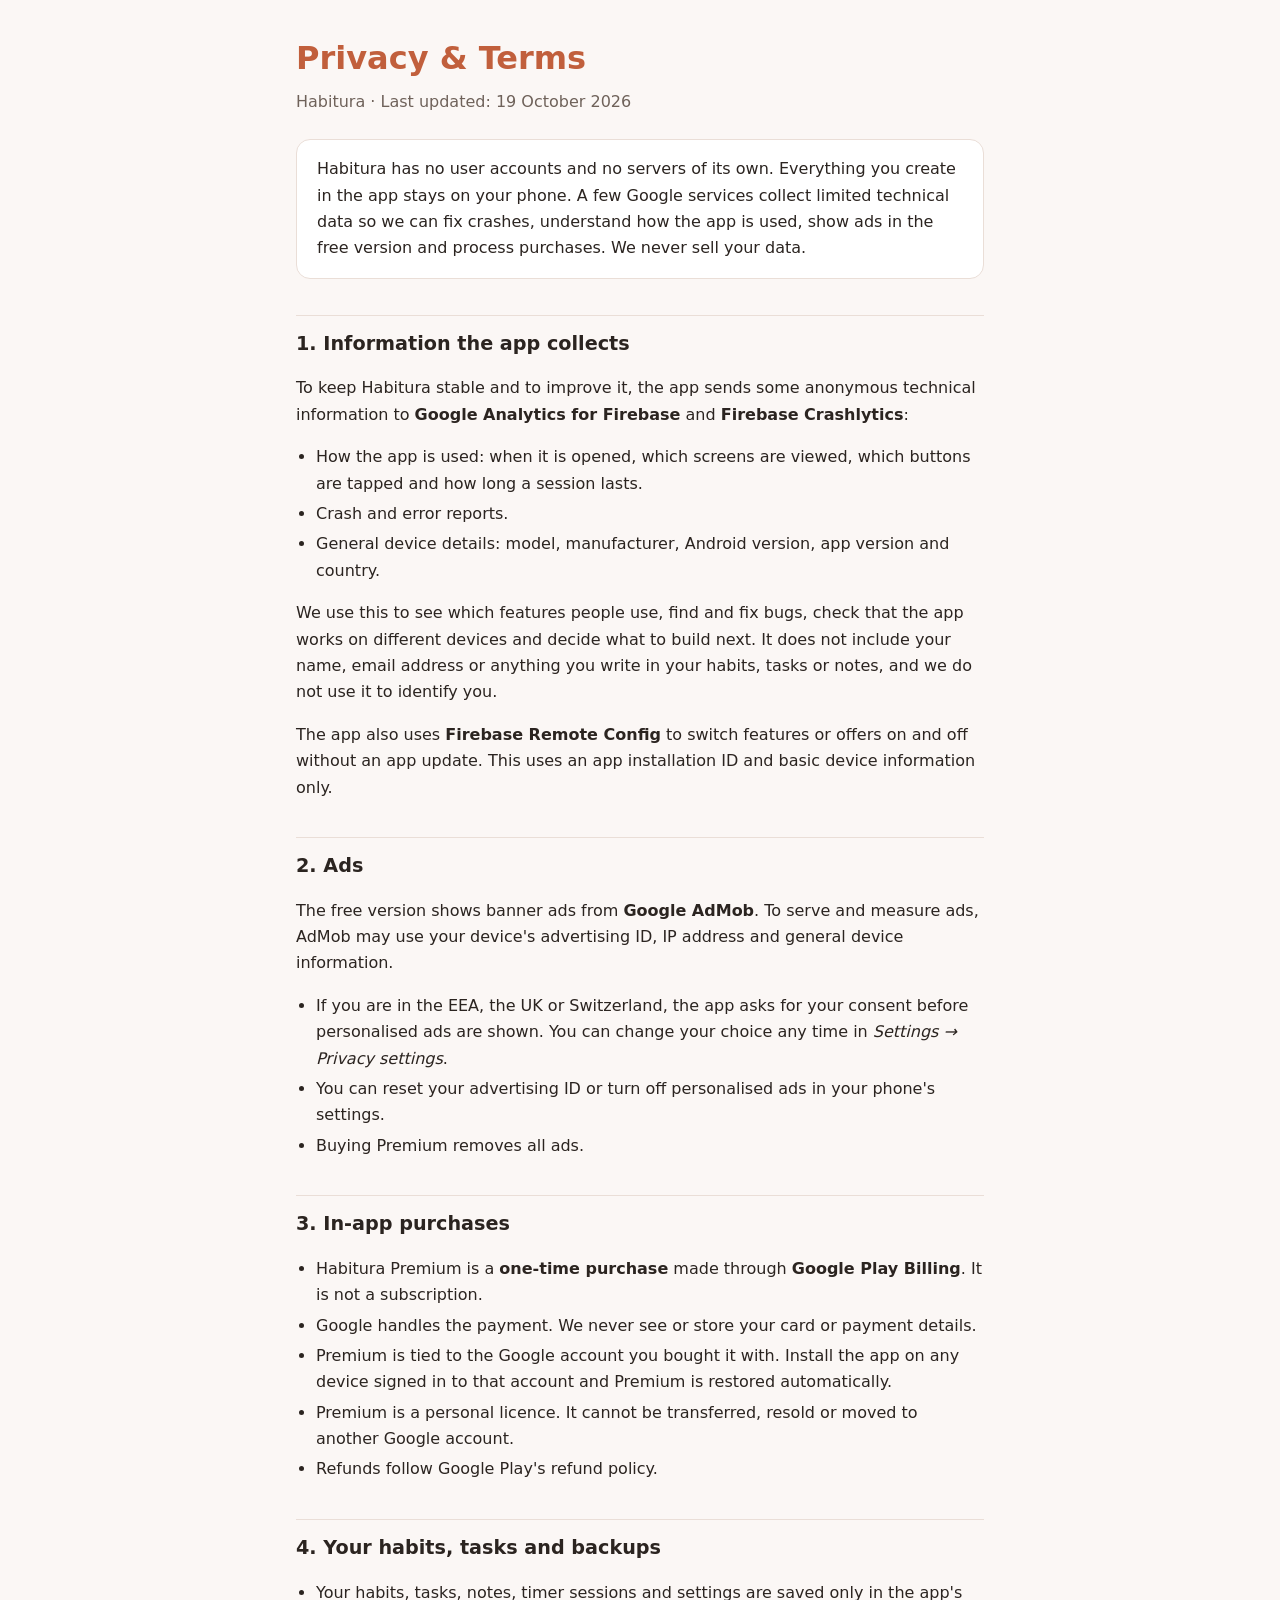
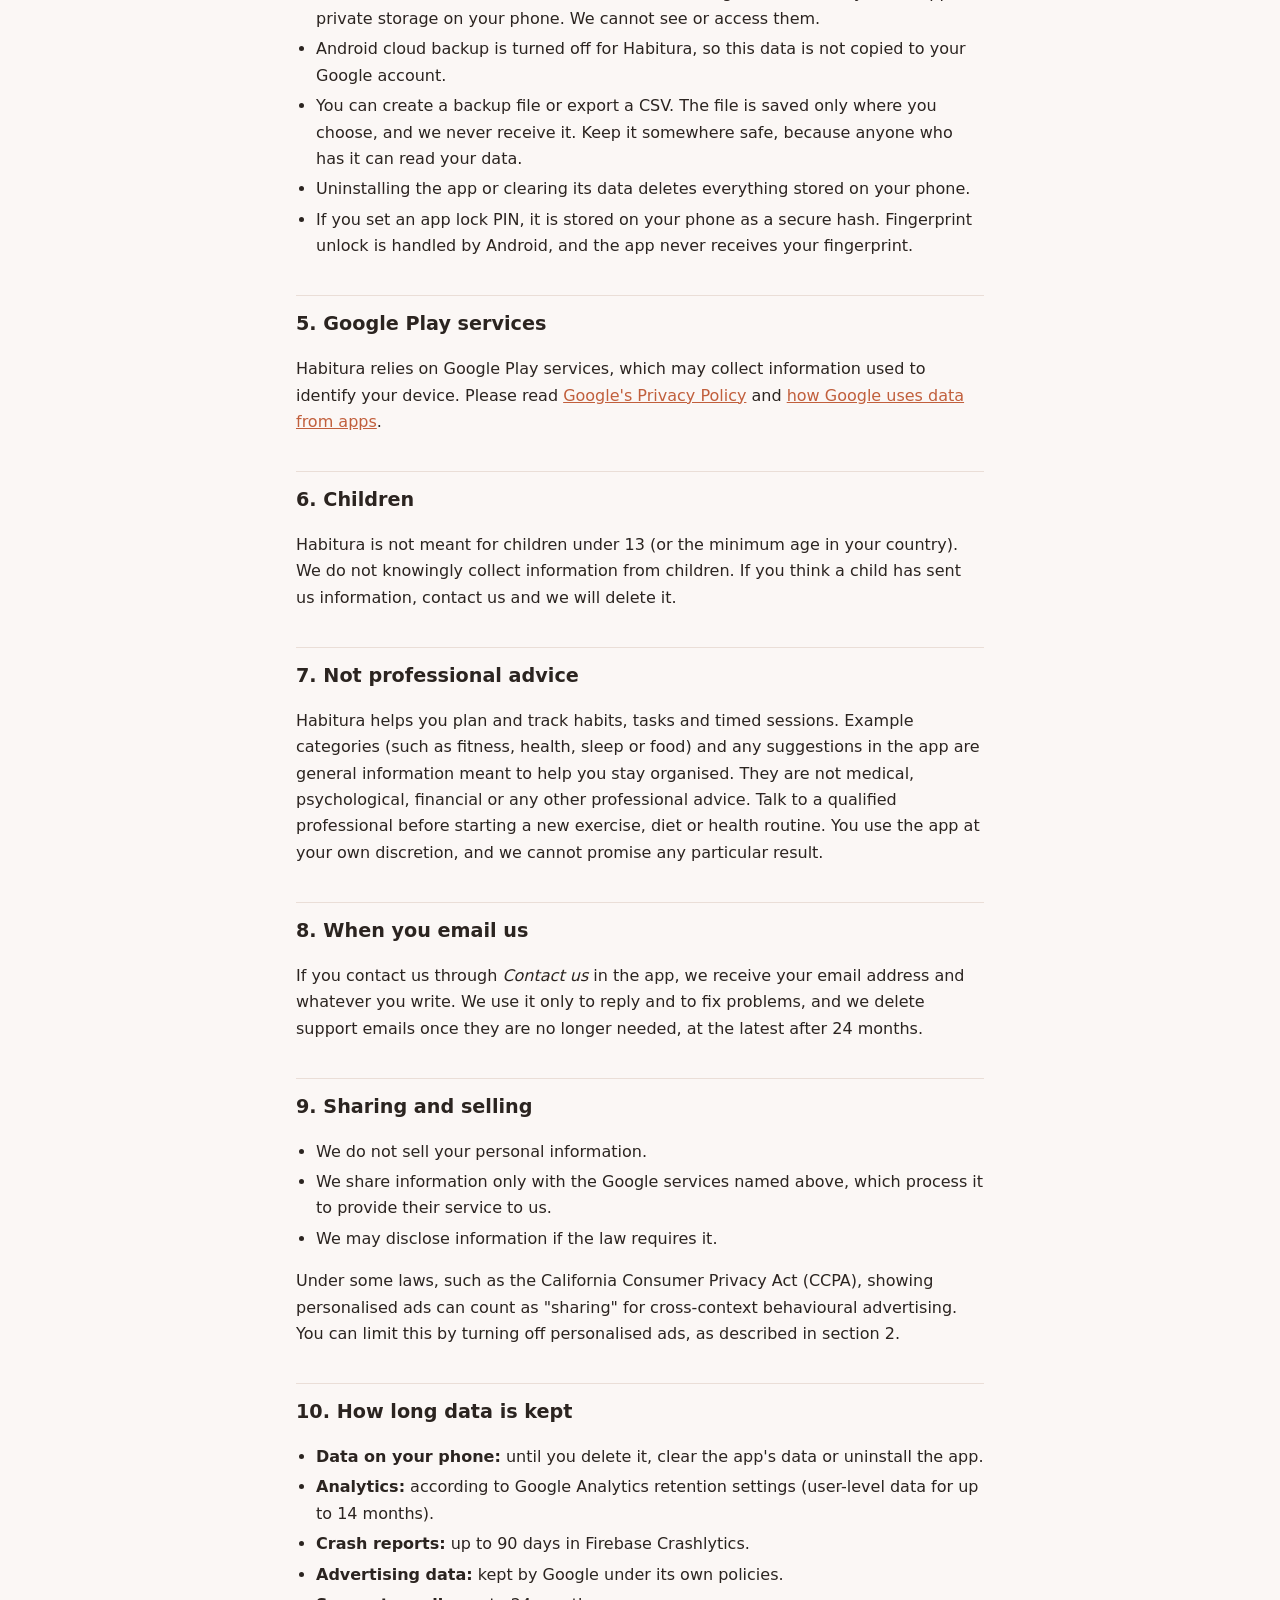
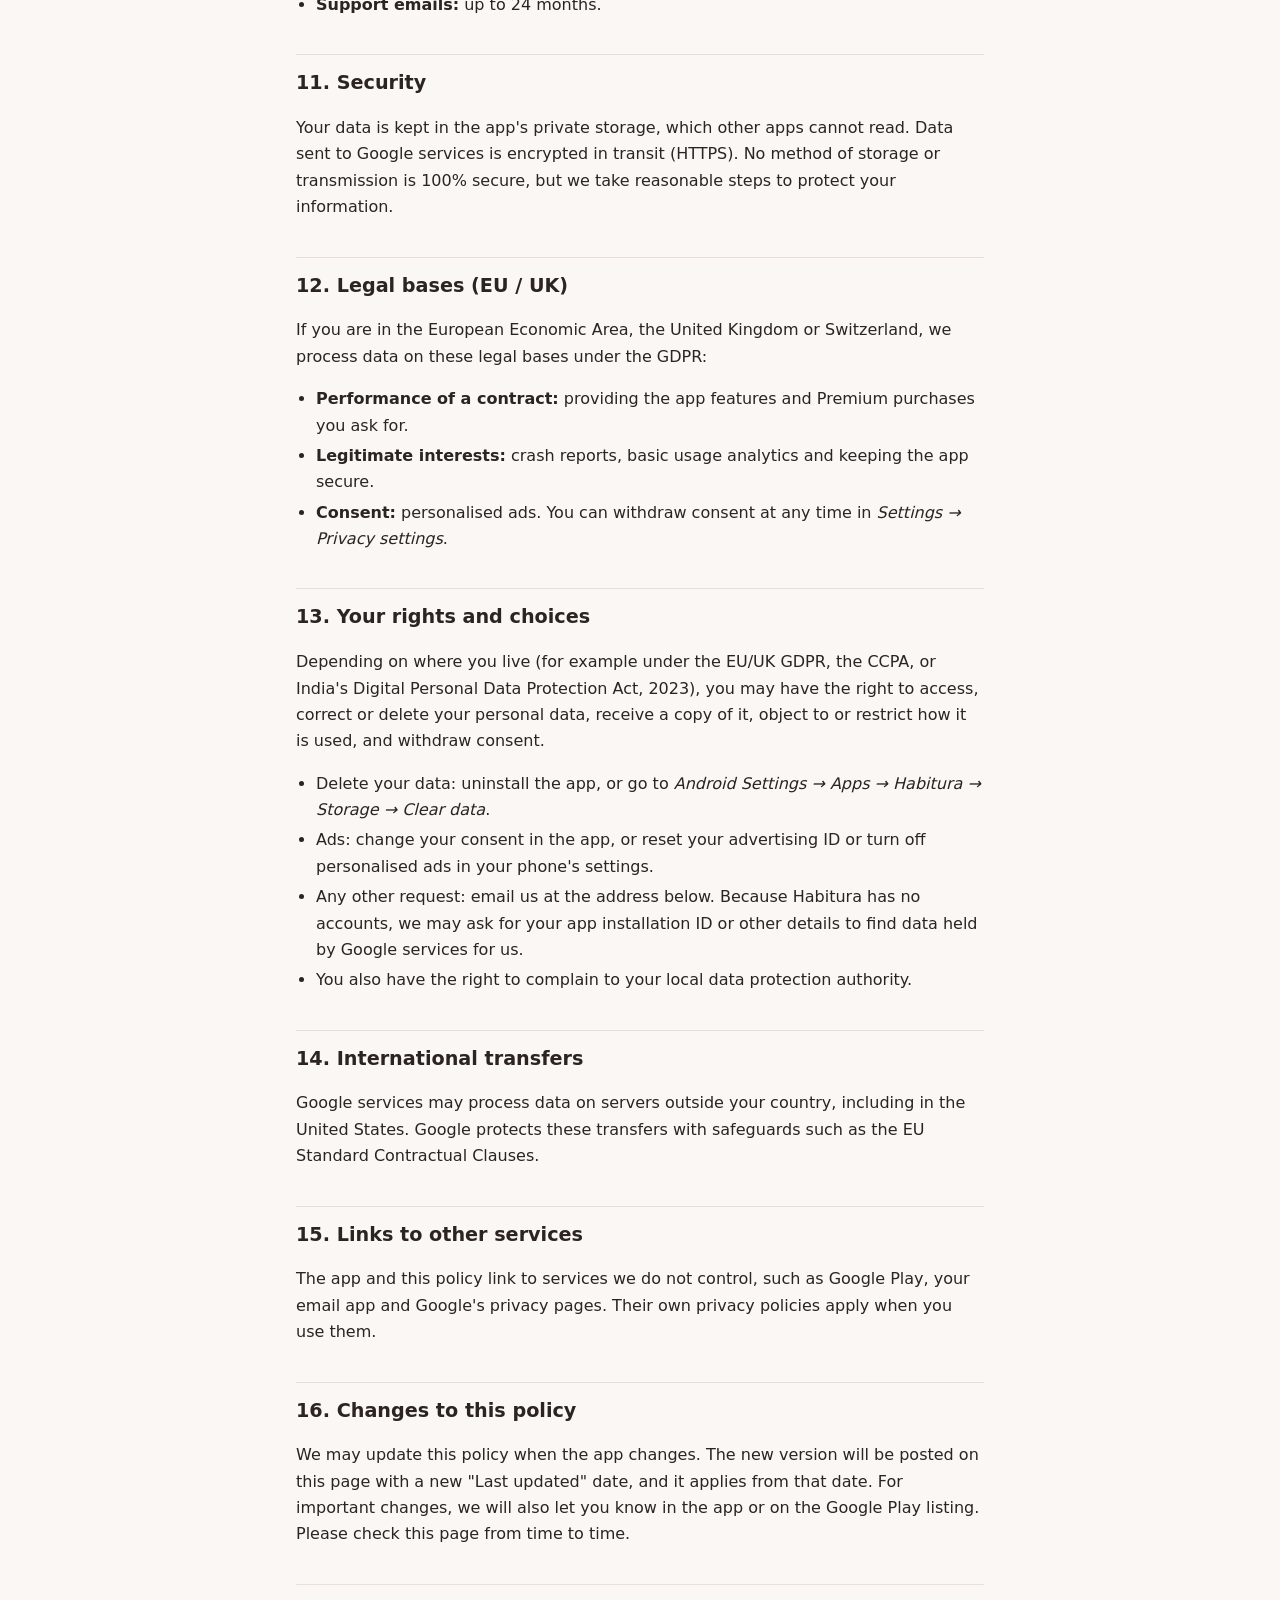
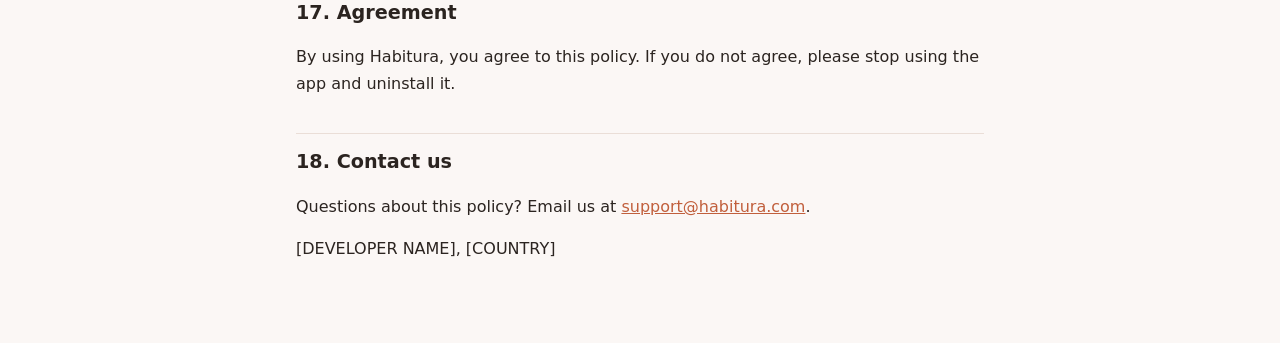
==== index.html @ deff8e63 "Add Habitura privacy policy page Co-Authored-By: Claude Opus 5.5 <noreply@anthropic.com>" ====
<!doctype html>
<html lang="en">
<head>
<meta charset="utf-8">
<meta name="viewport" content="width=device-width, initial-scale=1">
<title>Habitura Privacy</title>
<meta http-equiv="refresh" content="0; url=privacy-policy.html">
<link rel="canonical" href="privacy-policy.html">
</head>
<body>
<p>Redirecting to the <a href="privacy-policy.html">Habitura Privacy Policy</a>…</p>
</body>
</html>
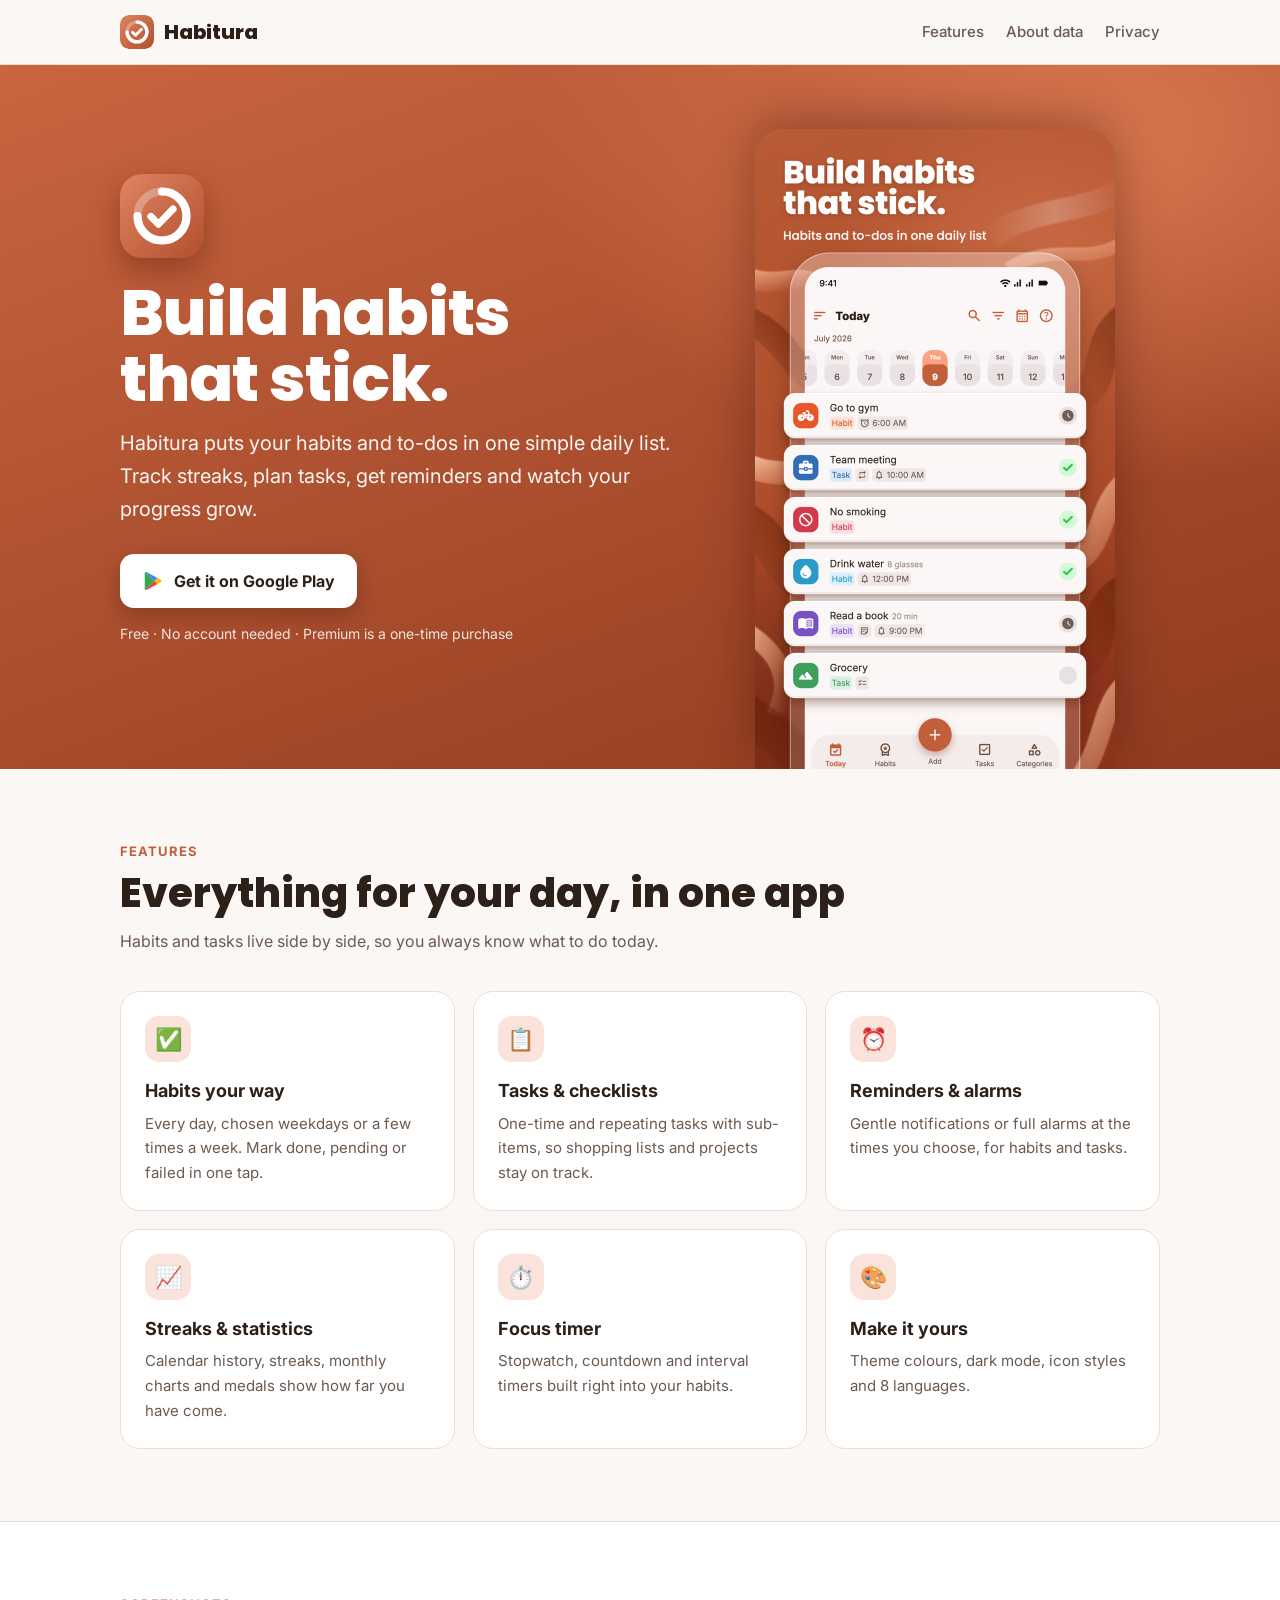
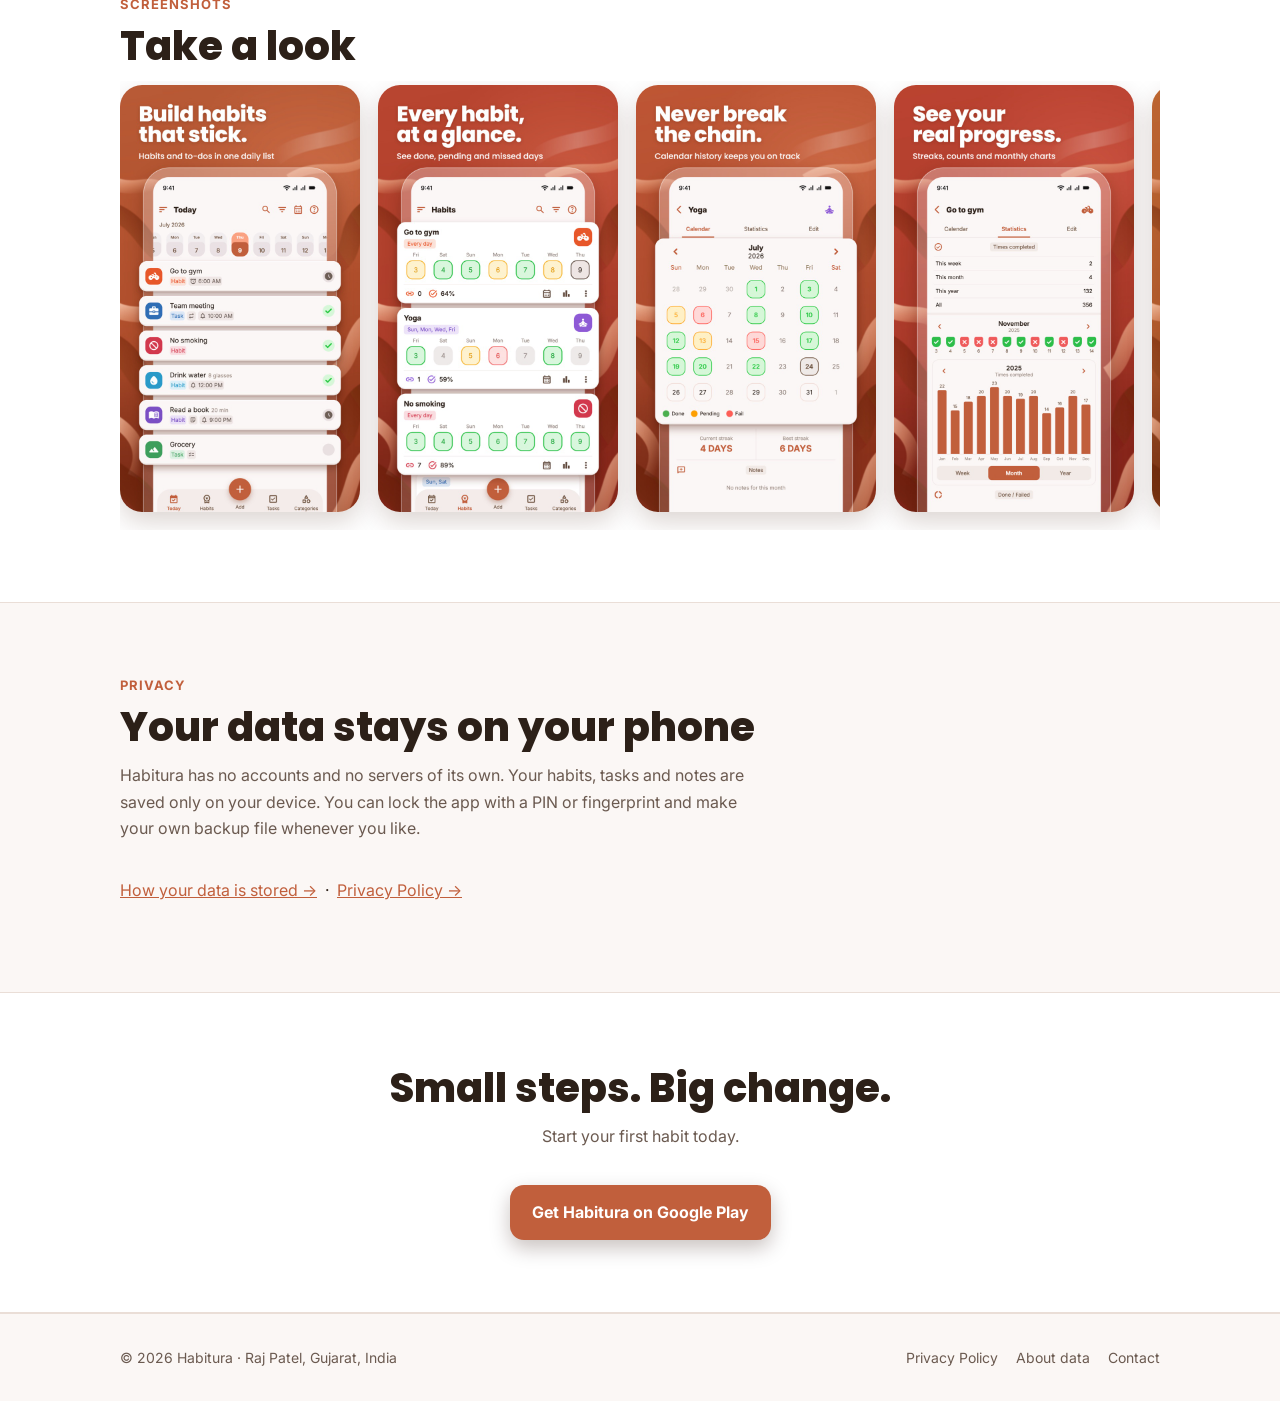
==== commit f0ed12e8: "Add Habitura website: home, privacy policy and about data pages - Landing page with features, screen" ====
--- a/index.html
+++ b/index.html
@@ -3,11 +3,103 @@
 <head>
 <meta charset="utf-8">
 <meta name="viewport" content="width=device-width, initial-scale=1">
-<title>Habitura Privacy</title>
-<meta http-equiv="refresh" content="0; url=privacy-policy.html">
-<link rel="canonical" href="privacy-policy.html">
+<title>Habitura – Habit tracker &amp; daily to-do list</title>
+<meta name="description" content="Habitura is a habit tracker and to-do list in one. Build habits, plan tasks, set reminders and see your streaks. Your data stays on your phone.">
+<link rel="icon" href="assets/logo.svg" type="image/svg+xml">
+<link rel="preconnect" href="https://fonts.googleapis.com">
+<link href="https://fonts.googleapis.com/css2?family=Inter:wght@400;500;700&family=Poppins:wght@800&display=swap" rel="stylesheet">
+<link rel="stylesheet" href="assets/style.css">
+<meta property="og:title" content="Habitura – Build habits that stick">
+<meta property="og:description" content="Habits and to-dos in one daily list.">
+<meta property="og:image" content="assets/screens/01_build_habits.jpg">
 </head>
 <body>
-<p>Redirecting to the <a href="privacy-policy.html">Habitura Privacy Policy</a>…</p>
+
+<header class="site-head">
+  <div class="wrap">
+    <a class="brand" href="./"><img src="assets/logo.svg" alt="">Habitura</a>
+    <nav class="nav">
+      <a href="#features" class="hide-sm">Features</a>
+      <a href="about-data/">About data</a>
+      <a href="privacy-policy/">Privacy</a>
+    </nav>
+  </div>
+</header>
+
+<main>
+  <div class="hero">
+    <div class="wrap">
+      <div class="hero-pad">
+        <img class="app-icon" src="assets/logo.svg" alt="Habitura app icon">
+        <h1>Build habits<br>that stick.</h1>
+        <p class="lead">Habitura puts your habits and to-dos in one simple daily list. Track streaks, plan tasks, get reminders and watch your progress grow.</p>
+        <a class="btn" href="https://play.google.com/store/apps/details?id=com.habitura">
+          <svg viewBox="0 0 24 24" aria-hidden="true"><path fill="#34A853" d="M3.6 2.2 13.4 12l-9.8 9.8c-.4-.2-.6-.6-.6-1.1V3.3c0-.5.2-.9.6-1.1z"/><path fill="#FBBC04" d="m16.8 15.4-3.4-3.4 3.4-3.4 3.9 2.2c1 .6 1 1.9 0 2.4z"/><path fill="#4285F4" d="M16.8 8.6 13.4 12 3.6 2.2c.3-.2.8-.2 1.2 0z"/><path fill="#EA4335" d="M16.8 15.4 4.8 21.8c-.4.2-.9.2-1.2 0l9.8-9.8z"/></svg>
+          Get it on Google Play
+        </a>
+        <p class="note">Free · No account needed · Premium is a one-time purchase</p>
+      </div>
+      <img class="shot" src="assets/screens/01_build_habits.jpg" alt="Habitura Today screen with habits and tasks">
+    </div>
+  </div>
+
+  <section id="features">
+    <div class="wrap">
+      <p class="kicker">Features</p>
+      <h2 class="title">Everything for your day, in one app</h2>
+      <p class="sub">Habits and tasks live side by side, so you always know what to do today.</p>
+      <div class="grid">
+        <div class="card"><div class="ic">✅</div><h3>Habits your way</h3><p>Every day, chosen weekdays or a few times a week. Mark done, pending or failed in one tap.</p></div>
+        <div class="card"><div class="ic">📋</div><h3>Tasks &amp; checklists</h3><p>One-time and repeating tasks with sub-items, so shopping lists and projects stay on track.</p></div>
+        <div class="card"><div class="ic">⏰</div><h3>Reminders &amp; alarms</h3><p>Gentle notifications or full alarms at the times you choose, for habits and tasks.</p></div>
+        <div class="card"><div class="ic">📈</div><h3>Streaks &amp; statistics</h3><p>Calendar history, streaks, monthly charts and medals show how far you have come.</p></div>
+        <div class="card"><div class="ic">⏱️</div><h3>Focus timer</h3><p>Stopwatch, countdown and interval timers built right into your habits.</p></div>
+        <div class="card"><div class="ic">🎨</div><h3>Make it yours</h3><p>Theme colours, dark mode, icon styles and 8 languages.</p></div>
+      </div>
+    </div>
+  </section>
+
+  <section class="band">
+    <div class="wrap">
+      <p class="kicker">Screenshots</p>
+      <h2 class="title">Take a look</h2>
+      <div class="shots">
+        <img src="assets/screens/01_build_habits.jpg" alt="Today list" loading="lazy">
+        <img src="assets/screens/02_habits_at_glance.jpg" alt="Habits with weekly progress" loading="lazy">
+        <img src="assets/screens/06_never_break_chain.jpg" alt="Calendar history" loading="lazy">
+        <img src="assets/screens/04_real_progress.jpg" alt="Statistics and charts" loading="lazy">
+        <img src="assets/screens/05_make_it_yours.jpg" alt="Customize colours and icons" loading="lazy">
+      </div>
+    </div>
+  </section>
+
+  <section>
+    <div class="wrap">
+      <p class="kicker">Privacy</p>
+      <h2 class="title">Your data stays on your phone</h2>
+      <p class="sub">Habitura has no accounts and no servers of its own. Your habits, tasks and notes are saved only on your device. You can lock the app with a PIN or fingerprint and make your own backup file whenever you like.</p>
+      <p><a href="about-data/">How your data is stored →</a> &nbsp;·&nbsp; <a href="privacy-policy/">Privacy Policy →</a></p>
+    </div>
+  </section>
+
+  <section class="band cta">
+    <div class="wrap">
+      <h2 class="title">Small steps. Big change.</h2>
+      <p class="sub" style="margin-left:auto;margin-right:auto">Start your first habit today.</p>
+      <a class="btn" href="https://play.google.com/store/apps/details?id=com.habitura">Get Habitura on Google Play</a>
+    </div>
+  </section>
+</main>
+
+<footer class="site-foot">
+  <div class="wrap">
+    <span>© 2026 Habitura · Raj Patel, Gujarat, India</span>
+    <nav>
+      <a href="privacy-policy/">Privacy Policy</a>
+      <a href="about-data/">About data</a>
+      <a href="mailto:support@habitura.co.in">Contact</a>
+    </nav>
+  </div>
+</footer>
 </body>
 </html>
--- a/assets/style.css
+++ b/assets/style.css
@@ -0,0 +1,85 @@
+/* Habitura website — shared styles (light + dark) */
+:root{
+  --accent:#C15F3C; --accent-dark:#9E4A2C; --accent-soft:#F9E3DA;
+  --bg:#FBF7F5; --surface:#FFFFFF; --text:#2C2018; --muted:#6B5A50; --border:#EADED7;
+  --hero1:#C9653F; --hero2:#8F3A1F;
+}
+@media (prefers-color-scheme:dark){
+  :root{--accent:#E08A68;--accent-dark:#C9714F;--accent-soft:#3A2A23;
+    --bg:#1B1715;--surface:#241F1C;--text:#F1E9E4;--muted:#B8AAA1;--border:#3A322D}
+}
+*{box-sizing:border-box}
+html{scroll-behavior:smooth}
+body{margin:0;background:var(--bg);color:var(--text);font:16px/1.65 Inter,system-ui,-apple-system,"Segoe UI",Roboto,sans-serif;-webkit-font-smoothing:antialiased}
+a{color:var(--accent)}
+img{max-width:100%;display:block}
+.wrap{max-width:1080px;margin:0 auto;padding:0 20px}
+
+/* header */
+.site-head{position:sticky;top:0;z-index:10;background:color-mix(in srgb,var(--bg) 88%,transparent);backdrop-filter:blur(10px);border-bottom:1px solid var(--border)}
+.site-head .wrap{display:flex;align-items:center;justify-content:space-between;height:64px}
+.brand{display:flex;align-items:center;gap:10px;text-decoration:none;color:var(--text);font:800 20px/1 Poppins,Inter,sans-serif}
+.brand img{width:34px;height:34px;border-radius:9px}
+.nav{display:flex;gap:22px}
+.nav a{text-decoration:none;color:var(--muted);font-weight:500;font-size:15px}
+.nav a:hover,.nav a[aria-current]{color:var(--accent)}
+
+/* hero */
+.hero{background:radial-gradient(800px 500px at 85% 10%,#D9774F,transparent 70%),linear-gradient(160deg,var(--hero1),var(--hero2));color:#fff;overflow:hidden}
+.hero .wrap{display:grid;grid-template-columns:1.1fr .9fr;gap:40px;align-items:center;padding-top:64px;padding-bottom:0}
+.hero h1{font:800 clamp(38px,6vw,64px)/1.02 Poppins,Inter,sans-serif;letter-spacing:-1px;margin:0 0 16px}
+.hero p.lead{font-size:clamp(17px,2.2vw,20px);opacity:.95;margin:0 0 28px;max-width:30em}
+.hero .app-icon{width:84px;height:84px;border-radius:22px;box-shadow:0 12px 30px rgba(60,15,0,.35);margin-bottom:22px}
+.hero .shot{align-self:end;max-width:360px;justify-self:center;border-radius:28px 28px 0 0;box-shadow:0 -10px 50px rgba(40,10,0,.35)}
+.btn{display:inline-flex;align-items:center;gap:10px;padding:14px 22px;border-radius:14px;background:#fff;color:var(--text);font-weight:700;text-decoration:none;box-shadow:0 8px 20px rgba(40,10,0,.25)}
+.btn svg{width:22px;height:22px}
+.hero .note{margin-top:14px;font-size:14px;opacity:.85}
+.hero-pad{padding-bottom:64px}
+
+/* sections */
+section{padding:72px 0}
+.kicker{color:var(--accent);font-weight:700;letter-spacing:.08em;text-transform:uppercase;font-size:13px;margin:0 0 8px}
+h2.title{font:800 clamp(28px,4vw,40px)/1.15 Poppins,Inter,sans-serif;margin:0 0 12px}
+.sub{color:var(--muted);max-width:40em;margin:0 0 36px}
+.grid{display:grid;grid-template-columns:repeat(3,1fr);gap:18px}
+.card{background:var(--surface);border:1px solid var(--border);border-radius:20px;padding:24px}
+.card .ic{width:46px;height:46px;border-radius:14px;background:var(--accent-soft);display:flex;align-items:center;justify-content:center;margin-bottom:14px;font-size:22px}
+.card h3{margin:0 0 6px;font-size:18px}
+.card p{margin:0;color:var(--muted);font-size:15px}
+.shots{display:flex;gap:18px;overflow-x:auto;padding:4px 4px 18px;scroll-snap-type:x mandatory}
+.shots img{flex:none;width:240px;border-radius:22px;box-shadow:0 10px 26px rgba(60,20,0,.18);scroll-snap-align:start}
+.band{background:var(--surface);border-top:1px solid var(--border);border-bottom:1px solid var(--border)}
+.cta{text-align:center}
+.cta .btn{background:var(--accent);color:#fff}
+
+/* document pages */
+.doc{max-width:760px;margin:0 auto;padding:48px 20px 72px}
+.doc h1{font:800 clamp(30px,5vw,42px)/1.1 Poppins,Inter,sans-serif;color:var(--accent);margin:0 0 6px}
+.doc .meta{color:var(--muted);margin:0 0 28px}
+.doc h2{font-size:1.2rem;margin:36px 0 8px;padding-top:14px;border-top:1px solid var(--border)}
+.doc ul{padding-left:20px}.doc li{margin:4px 0}
+.doc .card{margin-bottom:8px}
+.toc{columns:2;gap:24px;font-size:15px;margin:16px 0 8px;padding-left:18px}
+.toc li{break-inside:avoid;margin:0 0 6px}
+
+/* footer */
+.site-foot{border-top:1px solid var(--border);padding:32px 0;color:var(--muted);font-size:14px}
+.site-foot .wrap{display:flex;flex-wrap:wrap;gap:16px;justify-content:space-between;align-items:center}
+.site-foot nav{display:flex;flex-wrap:wrap;gap:18px}
+.site-foot a{color:var(--muted);text-decoration:none}
+.site-foot a:hover{color:var(--accent)}
+
+@media (max-width:820px){
+  .hero .wrap{grid-template-columns:1fr;text-align:center;padding-top:48px}
+  .hero p.lead{margin-left:auto;margin-right:auto}
+  .hero .app-icon{margin-left:auto;margin-right:auto}
+  .hero .shot{max-width:280px}
+  .grid{grid-template-columns:1fr 1fr}
+  .nav{gap:14px}.nav a{font-size:14px}
+  .toc{columns:1}
+}
+@media (max-width:520px){
+  .grid{grid-template-columns:1fr}
+  .nav a.hide-sm{display:none}
+  section{padding:56px 0}
+}
